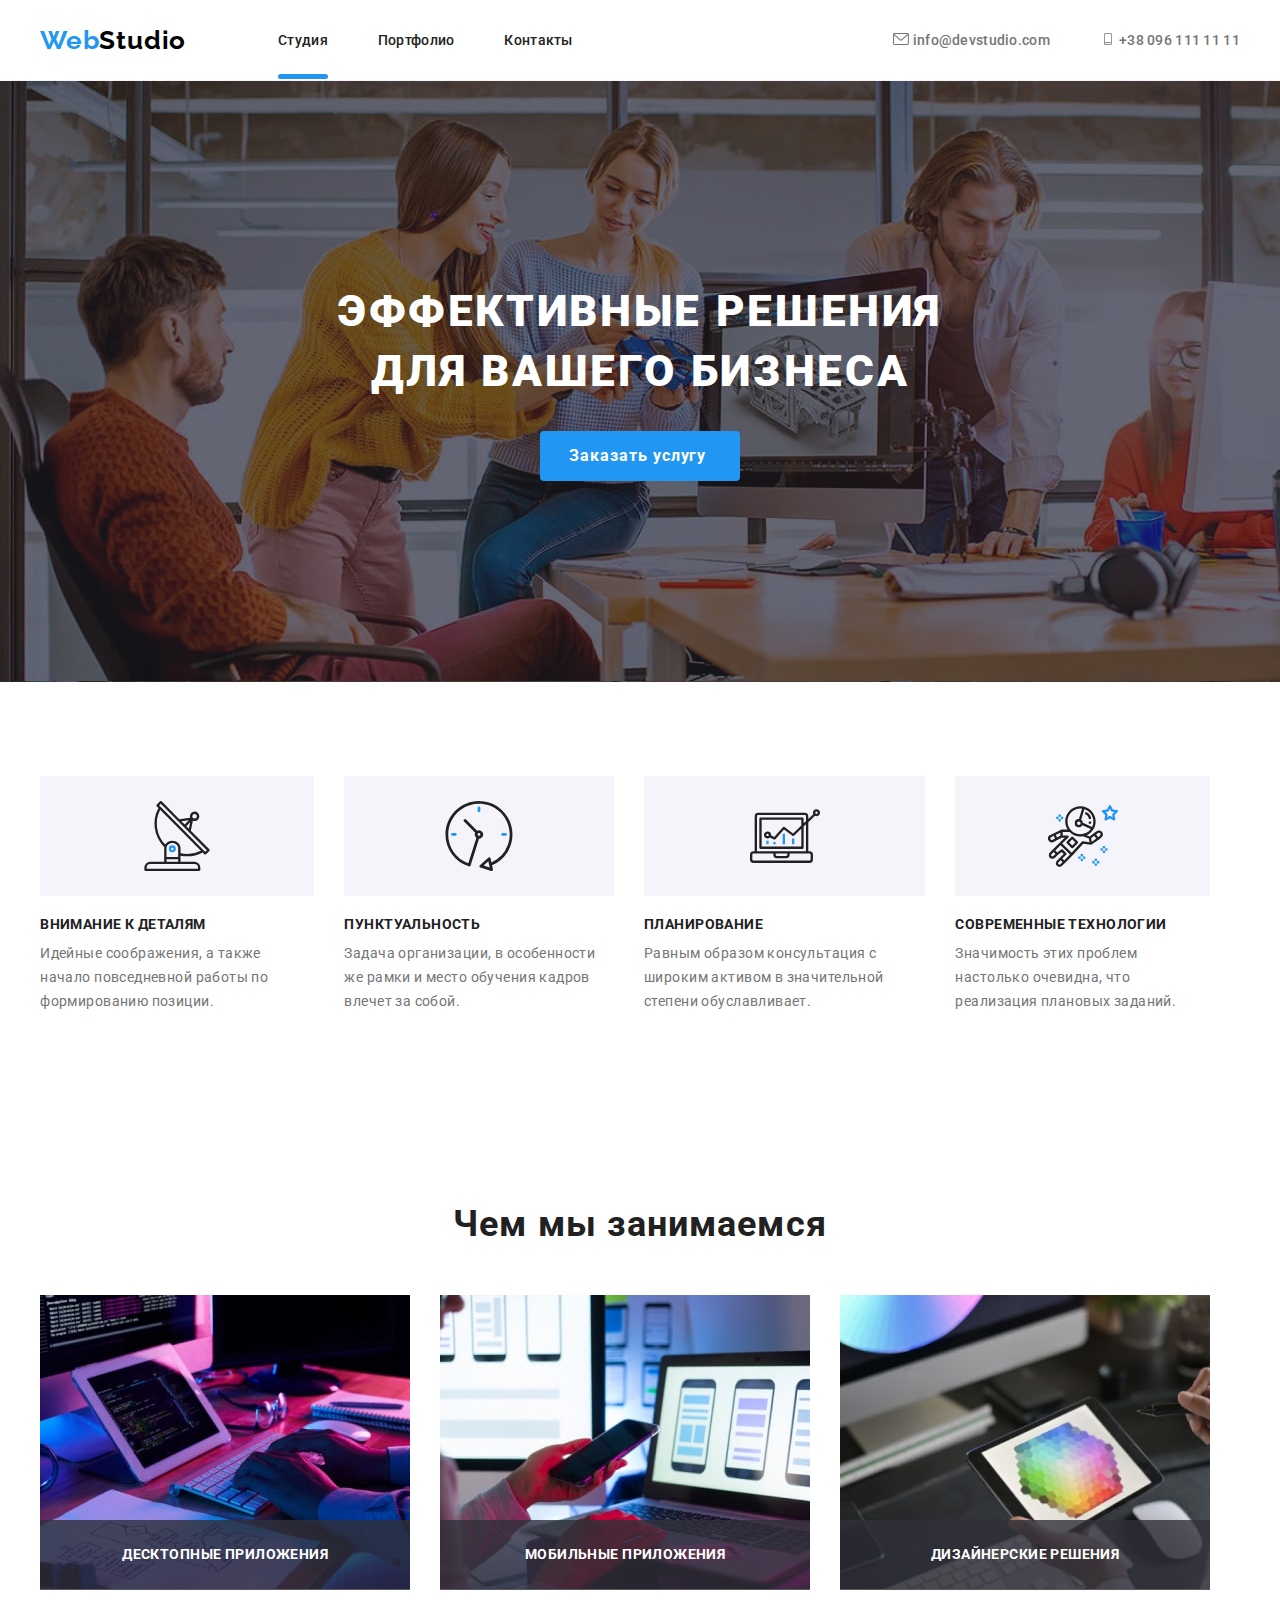
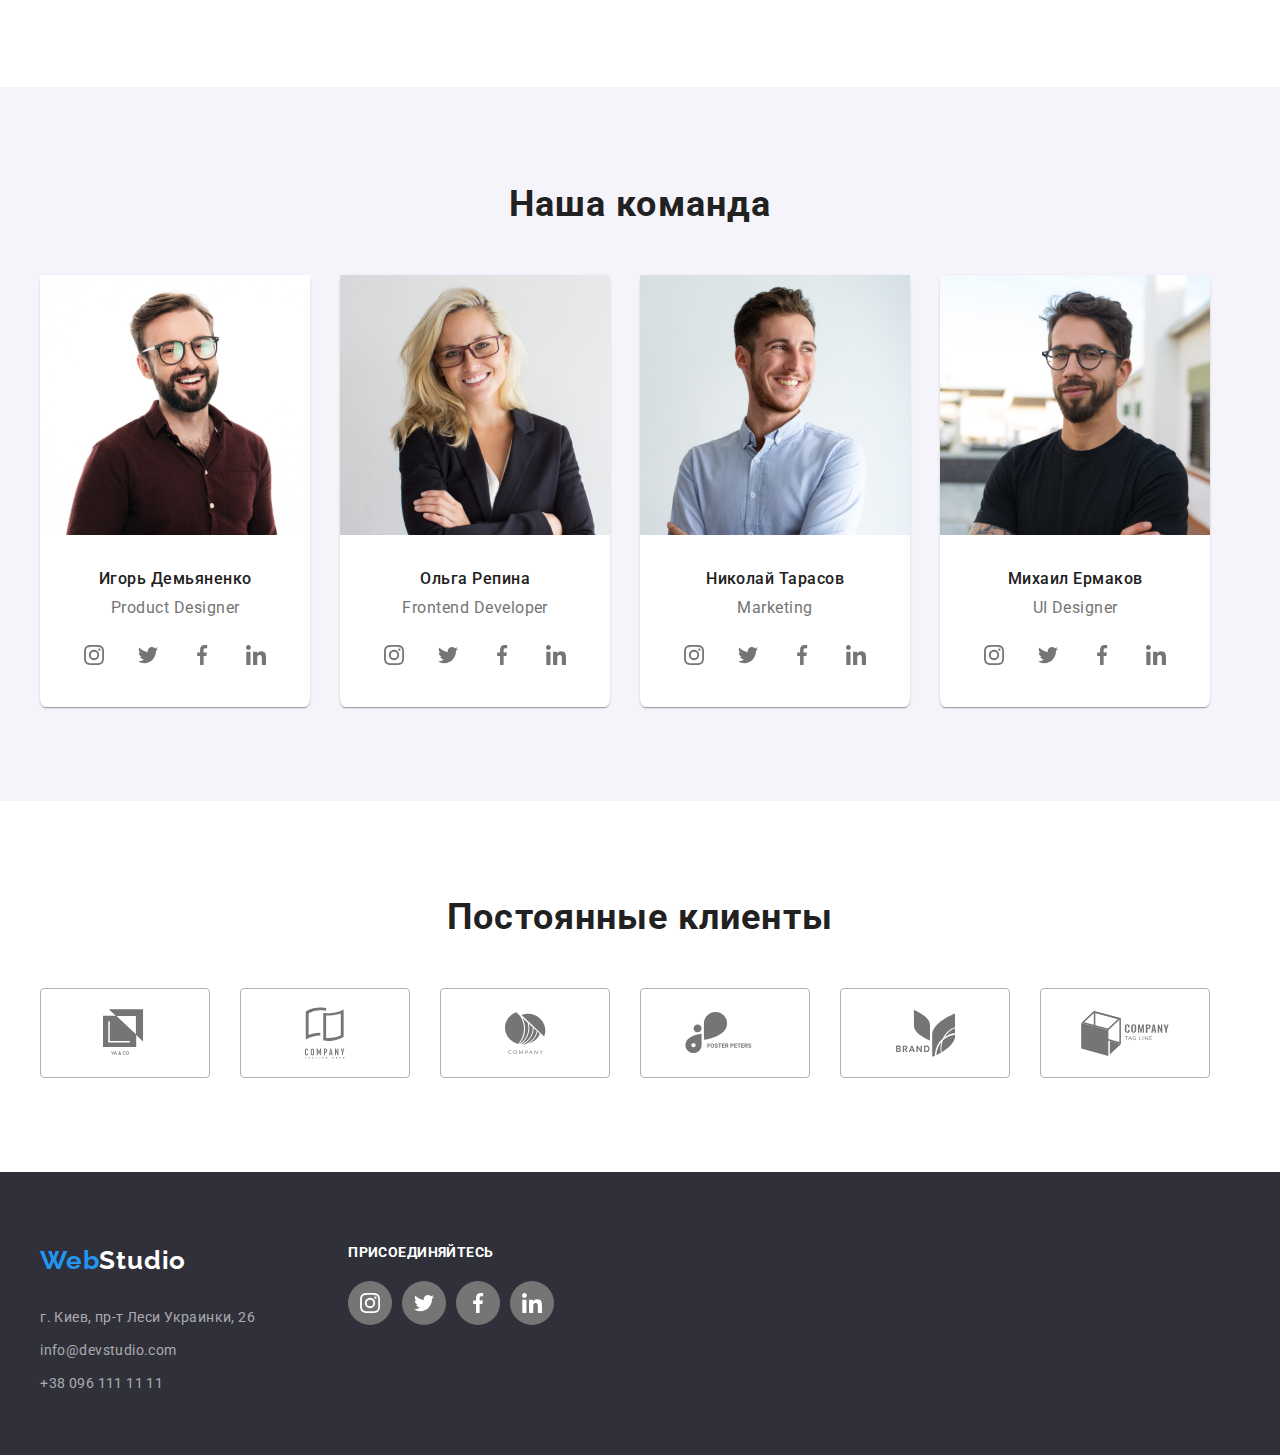
==== index.html @ 714f3d09 "Add files via upload" ====
<!DOCTYPE html>
<html lang="ru">
<head> 
    <meta charset="UTF-8">
    <meta name="viewport" content="width=device-width, initial-scale=1.0">
    <title>WebStudio</title>
    <link rel="stylesheet" href="https://cdnjs.cloudflare.com/ajax/libs/modern-normalize/1.0.0/modern-normalize.css">
    <link href="https://fonts.googleapis.com/css2?family=Raleway:wght@700&family=Roboto:wght@400;500;900&display=swap" rel="stylesheet">
    <link rel="stylesheet" href="./css/styles.css">

</head>
<body>
  <header class="header">
      <!--Header-->
      <div class="container">
        <nav class="navigation">
          <a class="logo link" href="./index.html">
              Web<span class="loogo-s">Studio</span>
              </a>
              <ul class="navigation-list list">
                  <li class="navigation-list-item">
                    <div class="navigation-list-active">
                        <a class="navigation-list-link link" href="">Студия</a>
                        <div class="active"></div>
                    </div>
                     
                  </li>
                  <li class="navigation-list-item">
                      <a class="navigation-list-link link" href="./portfolio.html">Портфолио</a>
      
                  </li>
                  <li class="navigation-list-item">
                      <a class="navigation-list-link link" href="">Контакты</a>
      
                  </li>
              </ul>
        </nav>
         
         <address class="address">
              <ul class="list">
                  <li>
                    
                      <a class="header-mail-link link" href="mailto:info@devstudio.com">
                        <svg class="address-svg">
                          <use href="./images/sprite.svg#icon-envelope"></use>
                        </svg>
                        info@devstudio.com
                      </a>
  
                  </li>
                  <li>
                      <a class="header-tel-link link" href="tel:+380961111111">
                        <svg class="address-svg">
                          <use href="./images/sprite.svg#icon-smartphone"></use>
                        </svg>
                        +38 096 111 11 11
                      </a>
  
                  </li>
              </ul>
              
              
          </address>
      </div>
     
  </header> 
  <main>
      <!--EFECT-->
      
          
            <section class="efect">
              <div class="container">
                <div class="efect-name">
                  <h1 class="efect-h">Эффективные решения для вашего бизнеса</h1>
                  <button type="button" class="efect-button" data-modal-open>Заказать услугу</button>
                </div>
               

              </div>
              
            </section>
             
          
     
      <!--ability-->
      <section class="properties">
        <div class="container">
          <ul class="properties-list list">
            <li class="properties-list-item">
             
              <h3 class="abiliy-title">Внимание к деталям</h3>
              <p class="ability-info">Идейные соображения, а также начало повседневной работы по формированию позиции.</p>
            </li>
            <li class="properties-list-item">
              
              <h3 class="abiliy-title">Пунктуальность</h3>
              <p class="ability-info">Задача организации, в особенности же рамки и место обучения кадров влечет за собой.</p>
            </li>
            <li class="properties-list-item">
              
              <h3 class="abiliy-title">Планирование</h3>
              <p class="ability-info">Равным образом консультация с широким активом в значительной степени обуславливает.</p>
            </li>
            <li class="properties-list-item">
              
              <h3  class="abiliy-title">Современные технологии</h3>
              <p class="ability-info">Значимость этих проблем настолько очевидна, что реализация плановых заданий.</p>
            </li>
        </ul>

        </div>
          

     </section>
     <section class="occupation">
         <!--occupation-->
         <div class="container">
          <h2 class="title">Чем мы занимаемся</h2>
          <ul class="occupation-list list">
              <li class="occupation-list-img">
               <div class="occuplab">
                  <img  src="./images/occupation/box1.jpg" alt="розробка сайтов" width="370" height="294">
                  <p class="label">Десктопные приложения</p>
               </div>
              </li>
              <li class="occupation-list-img">
                <div class="occuplab">
                  <img  src="./images/occupation/box2.jpg" alt="розробка сайтов для мобильного" width="370" height="294">
                  <p class="label">Мобильные приложения</p>
                </div>
              </li>
              <li class="occupation-list-img">
                <div class="occuplab">
                  <img  src="./images/occupation/box3.jpg" alt="розробка дизана сайта" width="370" height="294">
                  <p class="label">Дизайнерские решения</p>
                </div>
              </li>
          </ul>

         </div>
        

     </section>
     <!--development team-->
     <section class="development">
       <div class="container">
        <h2 class="title">Наша команда</h2>
        <ul class="development-list list">
          <li class="development-list-box">
             <img  src="./images/development/kom1.jpg" alt="Игорь Демьяненко" width="270" height="260">
             <h3 class="development-team-name">Игорь Демьяненко</h3>
             <p class="development-team-prof" lang="en" > Product Designer</p>
             <ul class="social-list list">
               <li class="social-list-item">
                 <a class="social-list-link" href="">
                   <svg class="social-list-svg">
                     <use href="./images/sprite.svg#icon-instagram"></use>
                   </svg>
                 </a>
               </li>
               <li class="social-list-item">
                <a class="social-list-link" href="">
                  <svg class="social-list-svg">
                    <use href="./images/sprite.svg#icon-twiter"></use>
                  </svg>
                </a>
              </li>
              <li class="social-list-item">
                <a class="social-list-link" href="">
                  <svg class="social-list-svg">
                    <use href="./images/sprite.svg#icon-facebook"></use>
                  </svg>
                </a>
              </li>
              <li class="social-list-item">
                <a class="social-list-link" href="">
                  <svg class="social-list-svg">
                    <use href="./images/sprite.svg#icon-linkedin"></use>
                  </svg>
                </a>
              </li>
             </ul>
            </li>
                   
          <li class="development-list-box">
             <img  src="./images/development/kom2.jpg" alt="Ольга Репина" width="270" height="260">
             <h3 class="development-team-name">Ольга Репина</h3>
             <p class="development-team-prof" lang="en">Frontend Developer</p>
             <ul class="social-list list">
              <li class="social-list-item">
                <a class="social-list-link" href="">
                  <svg class="social-list-svg">
                    <use href="./images/sprite.svg#icon-instagram"></use>
                  </svg>
                </a>
              </li>
              <li class="social-list-item">
               <a class="social-list-link" href="">
                 <svg class="social-list-svg">
                   <use href="./images/sprite.svg#icon-twiter"></use>
                 </svg>
               </a>
             </li>
             <li class="social-list-item">
               <a class="social-list-link" href="">
                 <svg class="social-list-svg">
                   <use href="./images/sprite.svg#icon-facebook"></use>
                 </svg>
               </a>
             </li>
             <li class="social-list-item">
               <a class="social-list-link" href="">
                 <svg class="social-list-svg">
                   <use href="./images/sprite.svg#icon-linkedin"></use>
                 </svg>
               </a>
             </li>
            </ul>
           </li>
             
          <li class="development-list-box">
             <img  src="./images/development/kom3.jpg" alt="Николай Тарасов" width="270" height="260">
             <h3 class="development-team-name">Николай Тарасов</h3>
             <p class="development-team-prof" lang="en">Marketing</p>
             <ul class="social-list list">
              <li class="social-list-item">
                <a class="social-list-link" href="">
                  <svg class="social-list-svg">
                    <use href="./images/sprite.svg#icon-instagram"></use>
                  </svg>
                </a>
              </li>
              <li class="social-list-item">
               <a class="social-list-link" href="">
                 <svg class="social-list-svg">
                   <use href="./images/sprite.svg#icon-twiter"></use>
                 </svg>
               </a>
             </li>
             <li class="social-list-item">
               <a class="social-list-link" href="">
                 <svg class="social-list-svg">
                   <use href="./images/sprite.svg#icon-facebook"></use>
                 </svg>
               </a>
             </li>
             <li class="social-list-item">
               <a class="social-list-link" href="">
                 <svg class="social-list-svg">
                   <use href="./images/sprite.svg#icon-linkedin"></use>
                 </svg>
               </a>
             </li>
            </ul>
           </li>
            
          <li class="development-list-box">
             <img  src="./images/development/kom4.jpg" alt="Михаил Ермаков" width="270" height="260">
             <h3 class="development-team-name">Михаил Ермаков</h3>
             <p class="development-team-prof" lang="en">UI Designer</p>
             <ul class="social-list list">
              <li class="social-list-item">
                <a class="social-list-link" href="">
                  <svg class="social-list-svg">
                    <use href="./images/sprite.svg#icon-instagram"></use>
                  </svg>
                </a>
              </li>
              <li class="social-list-item">
               <a class="social-list-link" href="">
                 <svg class="social-list-svg">
                   <use href="./images/sprite.svg#icon-twiter"></use>
                 </svg>
               </a>
             </li>
             <li class="social-list-item">
               <a class="social-list-link" href="">
                 <svg class="social-list-svg">
                   <use href="./images/sprite.svg#icon-facebook"></use>
                 </svg>
               </a>
             </li>
             <li class="social-list-item">
               <a class="social-list-link" href="">
                 <svg class="social-list-svg">
                   <use href="./images/sprite.svg#icon-linkedin"></use>
                 </svg>
               </a>
             </li>
            </ul>
           </li>
            
        </ul>
       </div>


     </section>
     <section class="customers">
      <!--regular customers-->
      <div class="container">
       <h2 class="title">Постоянные клиенты</h2>
       <ul class="customers-list list">
           <li class="customers-list-img">
             <a class="customers-list-link" href="">
              <svg class="customers-list-svg" width="44.27" height="49.23">
                <use href="./images/sprite.svg#icon-logo1"></use>
              </svg>

             </a>
            
          </li>
          
           <li class="customers-list-img">
            <a class="customers-list-link" href="">
              <svg class="customers-list-svg" width="40" height="52">
              <use href="./images/sprite.svg#icon-logo2"></use>
            </svg>
            </a>
            
            </li>
           <li class="customers-list-img">
            <a class="customers-list-link" href="">
              <svg class="customers-list-svg" width="41" height="42.6">
                <use href="./images/sprite.svg#icon-logo3"></use>
              </svg>
            </a>
            
              </li>
           <li class="customers-list-img">
            <a class="customers-list-link" href="">
              <svg class="customers-list-svg" width="79.66" height="42.02">
                <use href="./images/sprite.svg#icon-logo4"></use>
              </svg>
            </a>
            
             </li>
           <li class="customers-list-img">
            <a class="customers-list-link" href="">
              <svg class="customers-list-svg" width="59" height="47">
                <use href="./images/sprite.svg#icon-logo5"></use>
              </svg>
            </a>
            
             </li>
           <li class="customers-list-img">
            <a class="customers-list-link" href="">
              <svg class="customers-list-svg" width="88.48" height="45.44">
                <use href="./images/sprite.svg#icon-logo6"></use>
              </svg>
            </a>
            
             </li>
       </ul>

      </div>
    </section>

  </main> 
  <footer class="foter">
    <div class="container">
      <ul class="foter-contacts list">
         <li>
          <a class="foter-logo logo link" href="./index.html">Web<span class="loogo-s">Studio</span></a>
          <address class="address">
            <ul class="foter-list list">
              <li class="foter-list-item">
                <a class="footer-link footer-link-mt link" href="https://goo.gl/maps/YpgYaEJaXaga1esp6" target="blank">г. Киев, пр-т Леси Украинки, 26</a>
               </li>
              <li class="foter-list-item">
                <a class="footer-link footer-link-mt link" href="mailto:info@devstudio.com">info@devstudio.com</a>
               </li>
              <li class="foter-list-item">
                <a class="footer-link footer-link-mt link" href="tel:+380961111111">+38 096 111 11 11</a>
               </li>
             </ul>
               </address>
           </li>
        <li>
          <p class="foter-title">присоединяйтесь</p>
          <ul class="foter-social-list list">
            <li class="social-list-item">
              <a class="social-list-link" href="">
                <svg class="social-list-svg">
                  <use href="./images/sprite.svg#icon-instagram"></use>
                </svg>
              </a>
            </li>
            <li class="social-list-item">
             <a class="social-list-link" href="">
               <svg class="social-list-svg">
                 <use href="./images/sprite.svg#icon-twiter"></use>
               </svg>
             </a>
           </li>
           <li class="social-list-item">
             <a class="social-list-link" href="">
               <svg class="social-list-svg">
                 <use href="./images/sprite.svg#icon-facebook"></use>
               </svg>
             </a>
           </li>
           <li class="social-list-item">
             <a class="social-list-link" href="">
               <svg class="social-list-svg">
                 <use href="./images/sprite.svg#icon-linkedin"></use>
               </svg>
             </a>
           </li>
          </ul>
                   
        </li>
      </ul>
      
 
      
    </div>
    
  </footer>
  <div class="backdrop is-hidden" data-modal>
    <div class="modal">
      <button type="button" class="close-btn" data-modal-close>
        <svg class="backdrop-close">
          <use href="./images/backdrop/close-black.svg"> </use>
        </svg>
      </button>
    </div>

  </div>
  <script src="./js/modal.js"></script>
</body>
</html>
---- css/styles.css ----
:root{
    --main-font: "Roboto", sans-serif;
    --secondar-font: "Raleway", sans-serif;
    --accent-color:#757575;
    --link-color: #2196F3;
    --title-color:   #212121;
    --futer-link-color:  #FFFFFF;
    --logo-color:  #000000;

}
*,
*::before,
*::after{
    margin: 0;
    padding: 0;

}

body {
    font-family: var(--main-font);
    font-style: normal;
}
.list {
    list-style: none;
}
.link {
    text-decoration: none
}
.address {
    font-style: normal;
    }
.img{
    display: block;

    }
.header{
    padding: 24.5px 0;
    border-bottom: 1px solid #F5F4FA;
}
.container{
    width: 1200px;
    padding: 0.15px;
    margin: 0 auto;
}
.header .container{
    display: flex;
    align-items:center;
}
.navigation{
    display: flex;

}
.navigation-list{
    display: flex;
    align-items:center;
}
.navigation-list-item:not(:last-child){
    margin-right: 50px;
}
.header .address{
    margin-left: auto;
}
.header .header-tel-link{
    margin-left: 50px;
}
.address .list{
    display: flex;
}
.address-svg{
    height: 12px;
    width: 16px;
    fill: currentcolor;

 } 

     
.navigation-list-link{
    font-weight: 500;
    font-size: 14px;
    line-height: 1.143;
    letter-spacing: 0.02em;    
    color: var(--title-color);
    transition: color 250ms cubic-bezier(0.4, 0, 0.2, 1);
}
.header-mail-link, .header-tel-link{
    font-weight: 500;
    font-size: 14px;
    line-height: 1.143;
    letter-spacing: 0.02em;
    color: var(--accent-color);
    transition: color 250ms cubic-bezier(0.4, 0, 0.2, 1);
   
}
.navigation-list-link:hover,
.navigation-list-link:focus,
.header-mail-link:hover, 
.header-mail-link:focus,
.header-tel-link:hover,
.header-tel-link:focus{
    color: var(--link-color);
        
        
}
.logo{
font-family: var(--secondar-font);
font-style: normal;
font-weight: 700;
font-size: 26px;
line-height: 1.192;
letter-spacing: 0.03em;
color:  var(--link-color);
margin-right: 92px;
}
.loogo-s{
    color: var(--logo-color);
   
}
.efect .container{
    display: flex;
   
}
.efect{
    background-color: rgba(47, 48, 58, 0.4);
    background-image: linear-gradient(
        rgba(47, 48, 58, 0.4),
        rgba(47, 48, 58, 0.4)),
        url(../images/efect/hero.jpg);
}
.efect-name{
    max-width: 1000px;
    margin-left: auto;
    margin-right: auto;
    margin-bottom: auto;
    margin-top: auto;
    padding-bottom: 200px;
    padding-top: 200px;
   
}
.efect-h {
    font-weight: 900;
    font-size: 44px;
    line-height: 1.364;
    text-align: center;
    letter-spacing: 0.06em;
    text-transform: uppercase;
    width: 696px;
    height: 120px;
    margin-bottom: 30px;
    color: #FFFFFF;
}

.efect-button {
    font-weight: 700;
    font-size: 16px;
    line-height: 1.875;
    display: flex;
    align-items: center;
    text-align: center;
    letter-spacing: 0.06em;
    height: 50px;
    min-width: 200px;
    padding: 10px 29px;
    background: #2196F3;
    border-radius: 4px;
    color: #FFFFFF;
    margin-left: 248px;
    border: none;
}
.active{
    content:'';
    display: block;
    height: 5px;
    width: 100%;
    left: 0;
    bottom: -30px;
    position: absolute;
    background-color:  var(--link-color);
    border-radius: 4px;
}
.navigation-list-active{
    position: relative;
}

/*===ability===*/
.properties .container{
    display: flex;
    align-items:center;
     
}
.properties-list{
    display: flex;
    align-items:center;
    padding-bottom: 94px;
    padding-top: 94px;
}
.properties-list-item {
        margin-right: 30px;
}
.properties-list-item::before {
    display: block;
    content: '';
    height: 120px;
    background-repeat: no-repeat;
    background-position: center;
    background-color: #F5F4FA;

}
.properties-list-item:nth-child(1)::before {
    background-image: url(../images/properties/antenna.svg);
}
.properties-list-item:nth-child(2)::before {
    background-image: url(../images/properties/clock.svg);
}
.properties-list-item:nth-child(3)::before {
    background-image: url(../images/properties/diagram.svg);
}
.properties-list-item:nth-child(4)::before {
    background-image: url(../images/properties/astronaut.svg);
}

.abiliy-title{
    font-weight: 700;
    font-size: 14px;
    line-height: 1.143;
    letter-spacing: 0.03em;
    text-transform: uppercase;
    color: var(--title-color);
    margin-bottom: 10px;
    padding-top: 20px;
}
.ability-info{
    font-weight: 400;
    font-size: 14px;
    line-height: 1.714;
    letter-spacing: 0.03em;
    color: var(--accent-color);

}
.properties-img{
   padding-bottom: 30px;
  /*justify-content: center;*/
  margin-left: auto;
  margin-right: auto;
}

/*===occupation===*/
.occupation .container{
    align-items:center;

}
.title {
    font-weight: 700;
    font-size: 36px;
    line-height: 1.167;
    text-align: center;
    letter-spacing: 0.03em;
    color: var(--title-color);
    padding-bottom: 50px;
    padding-top:95px;
}

.occupation-list{
    display: flex;
    padding-bottom: 94px;
}
.occupation-list-img{
    padding-right: 30px;
    position: relative;
}
.occuplab> .label {
  font-size: 14px;
  font-style: normal;
  font-weight: 700;
  line-height: 1.14;
  letter-spacing: 0.03em;
  text-align: center;
  color: #FFFFFF;
  text-transform: uppercase;
  position: absolute;
    bottom: 3px;
    left: 0;
    margin: 0;
    width: 370px;
    height: 70px;
    padding: 27px 82px;
    background: rgba(47, 48, 58, 0.8);
}
/*===development===*/
.development{
    background:   #F5F4FA;
}
.development .container{
    align-items:center;
  
    
}
.development-list{
    display: flex;
    padding-bottom: 94px;
}
.development-list-box{
    margin-right: 30px;
    padding-bottom: 30px;
    border-radius: 2%;
   background-color: #FFFFFF;
    box-shadow: 0px 2px 1px -1px rgba(0, 0, 0, 0.2),
    0px 1px 1px 0px rgba(0, 0, 0, 0.14), 0px 1px 3px 0px rgba(0, 0, 0, 0.12);
}
.development-team-name {
    font-weight: 500;
    font-size: 16px;
    line-height: 1.188;
    text-align: center;
    letter-spacing: 0.03em;
    color: var(--title-color);
    padding-top: 30px;
}
.development-team-prof{
    font-weight: 400;
    font-size: 16px;
    line-height: 1.188;
    text-align: center;
    letter-spacing: 0.03em;
    color: var(--accent-color);
    padding-top: 10px;
    margin-bottom: 16px;

}
.social-list{
    display: flex;
   justify-content: space-between;
    margin-right: 32px;
    margin-left: 32px;
}
.social-list-link{
    display: flex;
    align-items: center;
    justify-content: center;
    width: 44px;
    height: 44px;
    background-color:#FFFFFF;
    border-radius: 50%;
   color: var(--accent-color);
   transition: background-color 250ms cubic-bezier(0.4, 0, 0.2, 1);
}

.social-list-svg{
    width: 20px;
    height: 20px;
   fill: currentcolor;
   transition: fill 250ms cubic-bezier(0.4, 0, 0.2, 1);
}

.social-list-link:hover {
    background-color:#2196F3;
    
}
.social-list-link:hover .social-list-svg{
    fill: #FFFFFF;
}
  

.customers-list{
    display: flex;
    padding-bottom: 94px;
}
.customers-list-img{
    display: flex;
       margin-right: 30px;
            
}
.customers-list-link{
    border: 1px solid #AFB1B8;
    border-radius: 4px;
    height: 90px;
    width: 170px;
  align-items: center;
    display: flex;
     justify-content: center;
    color: var(--accent-color);
    transition: border-color 250ms cubic-bezier(0.4, 0, 0.2, 1);
}


.customers-list-svg{
    
        fill: currentcolor;
        transition: fill 250ms cubic-bezier(0.4, 0, 0.2, 1);
    
} 

.customers-list-link:hover .customers-list-svg{
    fill: var(--link-color);
 }
 .customers-list-link:hover{
        border-color: var(--link-color);
}
.is-hidden{
    opacity: 0;
    visibility: hidden;
    pointer-events: none;
}
   .backdrop{
       position: fixed;
       top: 0;
       left: 0;
       width: 100%;
       height: 100%;
       background-color: rgba(0, 0, 0, 0.5);
       transition: all 500ms linear;
   }
   .modal{
       position: absolute;
       top: 50%;
       left: 50%;
       transform: translate(-50%, -50%);
       width: 528px;
       height: 581px;
       background-color: #FFFFFF;
   }
   .close-btn{
    position: absolute;
    top: 8px;
    right: 8px;
    height: 18px;
    width: 18px;
    background: #FFFFFF;
    border: 1px solid rgba(0, 0, 0, 0.1);
    border-radius: 50%;
    cursor: pointer;
    align-items: center;
   }
   .backdrop-close{
    position: absolute;
    width: 18px;
    height: 18px;
      }
   
/*=====Footer=====*/
.foter{
    background: #2F303A;
}
.foter .container{
    align-items:center;
    
}
.foter-contacts{
    display: flex;
    margin-top: 72px;
}
.foter-social-list{
    display: flex;
    padding-top: 20px;
    padding-left: 70px;
    width: 276px; 
    justify-content: space-between;    
}
.foter .social-list-link{
    background-color: #757575;
    transition: background-color 250ms cubic-bezier(0.4, 0, 0.2, 1);

}

.foter .social-list-link:hover{
    background-color: #2196F3;
}
.foter .social-list-svg{
   fill: #FFFFFF;
   transition: fill 250ms cubic-bezier(0.4, 0, 0.2, 1);
}
.foter .social-list-svg:hover, .foter .social-list-svg:focus{
fill: #FFFFFF;
}


.foter-title{
    padding-left: 70px;
    font-style: normal;
    font-weight: bold;
    font-size: 14px;
    line-height: 1.14;
    letter-spacing: 0.03em;
    text-transform: uppercase;
    color: var( --futer-link-color);
}
.foter-logo{
    padding-top: 60px;  
}
.foter .loogo-s{
color: #FFFFFF;
}
.foter-list{
    flex-direction: column;
    padding-bottom: 60px; 
    padding-top: 20px;  
}
.foter-list-item{
    padding-top: 9px;
}
.footer-link{
    font-weight: 400;
    font-size: 14px;
    line-height: 24px;
    letter-spacing: 0.03em;
    color: #212121;
    color: rgba(255, 255, 255, 0.6);
  }
.footer-link-mt:hover,
.footer-link-mt:focus{
    color: var( --futer-link-color);
}
/*======Portfolio=====*/
.portfolio-name{
font-weight: 700;
font-size: 18px;
line-height: 2;
letter-spacing: 0.06em;
color: var(--title-color);
padding-left: 24px;
padding-bottom: 4px;
padding-top: 20px;
}
.portfolio-prof{
    font-weight: 400;
    font-size: 16px;
    line-height: 1.875;
    letter-spacing: 0.03em;
    color: var(--accent-color);
    padding-left: 24px;
    padding-bottom: 4px;

}
.portfolio-button{
    font-weight: 500;
    font-size: 16px;
    line-height: 1.625;
    text-align: center;
    letter-spacing: 0.03em;
   color: var(--title-color);
    height: 38px;
    min-width: 73px;
    padding: 6px 32px;
    background: #F5F4FA;
    border-radius: 4px;
    border: none;
}
.button-list{
    display: flex;
    justify-content: center;
    padding-top: 94px;
    padding-bottom: 50px;
}
.button-list-item{
    padding-right: 8px;
   
}
.portfolio .container{
    display: flex;
}
.portfolio-list{
    font-size: 0px;  
    margin-bottom: 94px;
}
.portfolio-list-item{
    display: inline-block;
    border: 1px solid #EEEEEE;
    
}
.portfolio-list-item:hover, .portfolio-list-item:focus{
    box-shadow: 2px 2px 4px 2px rgba(0, 0, 0, 0.3);
}
.portfolio-list-item:not(:nth-child(3n)){
    margin-right: 30px;
}
.portfolio-list-item:not(:nth-child(n+7)){
    margin-bottom: 30px;
}
.prtfolio-list-img{
   position: relative;
    overflow: hidden;

}
.texno{
    
    font-size: 18px;
    font-style: normal;
    font-weight: 400;
    line-height: 1.55;
    letter-spacing: 0.03em;
    text-align: left;
    color: #FFFFFF;
    padding: 63px 24px
 }
.overlay{
    position: absolute;
    top: 0;
    left: 0;
    width: 100%;
    height: 100%;
    background: rgba(33, 150, 243, 0.9);
    transition: all 500ms linear;
    transform: translateY(100%);

}
.portfolio-list-item:hover .overlay{
    transform: translateY(0%);
}

.button-link:hover,
.button-link:focus{
    color: var( --futer-link-color);
    background: var(--link-color);
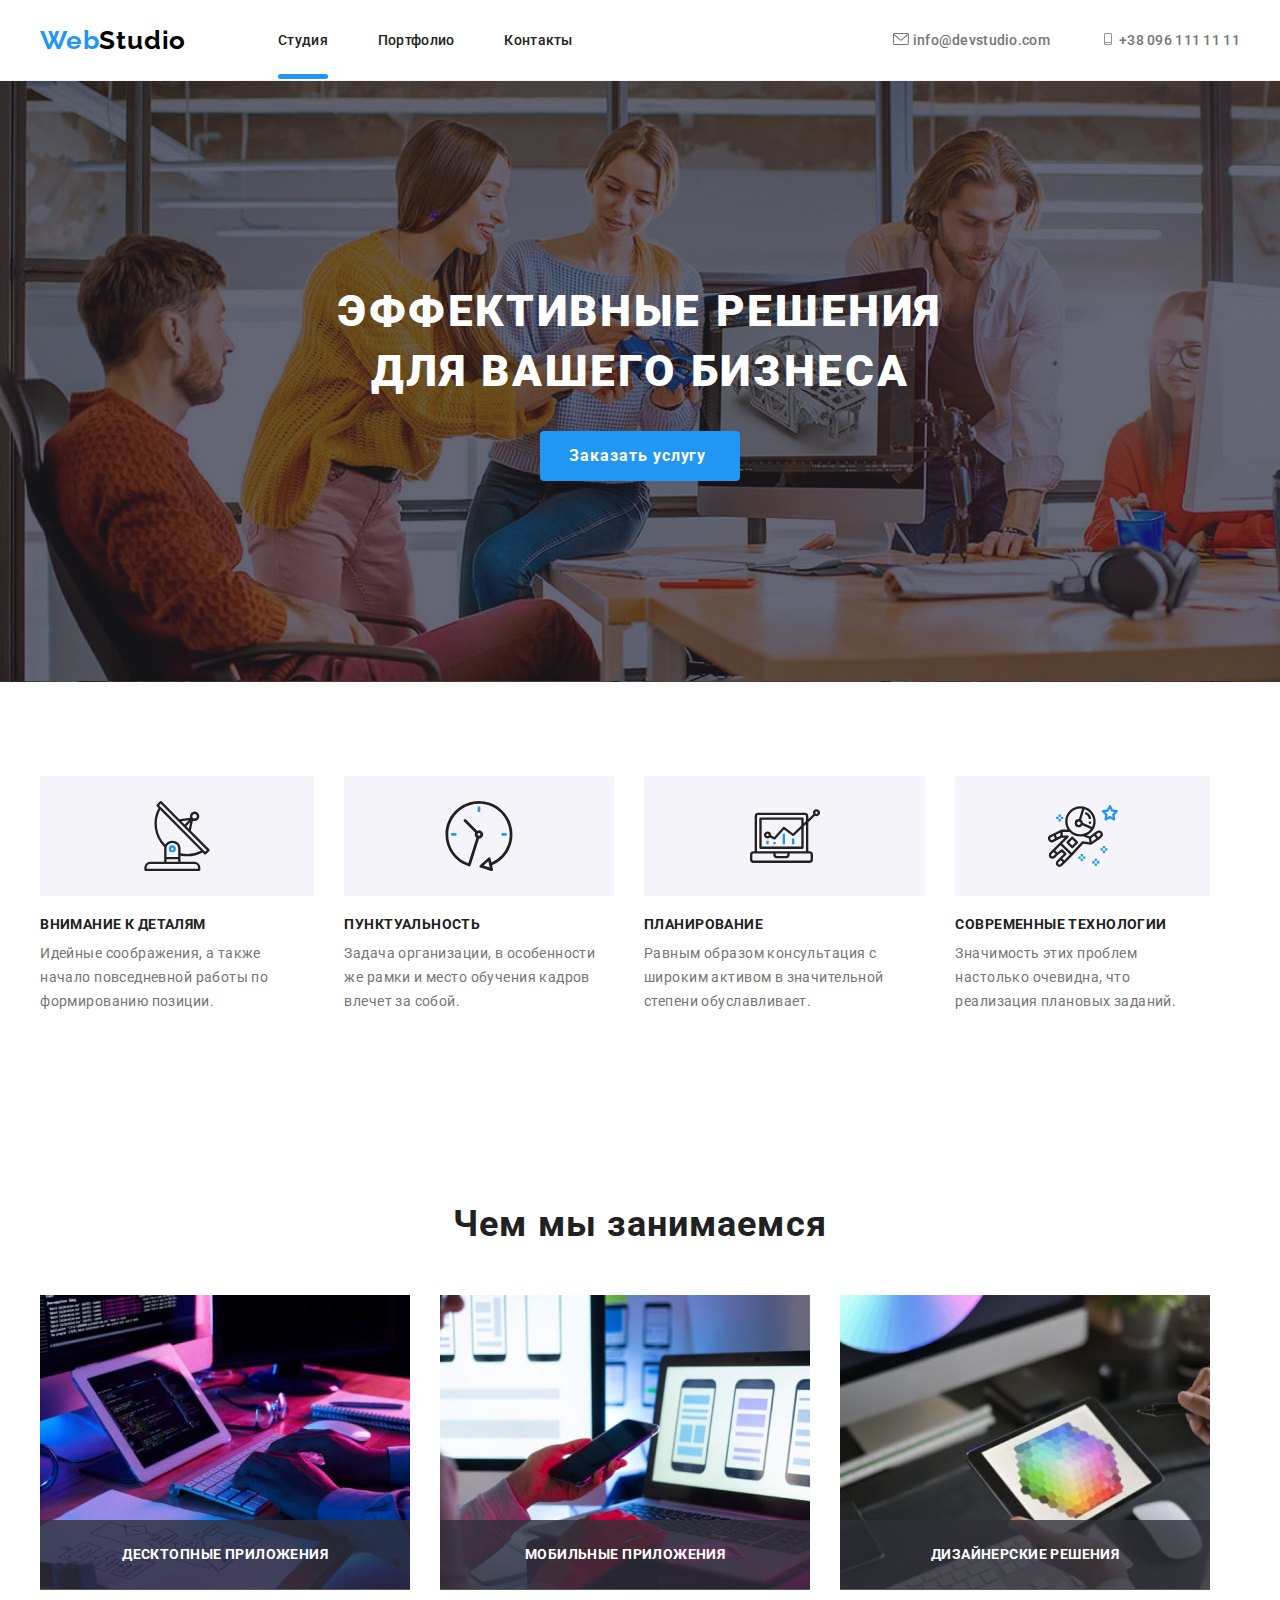
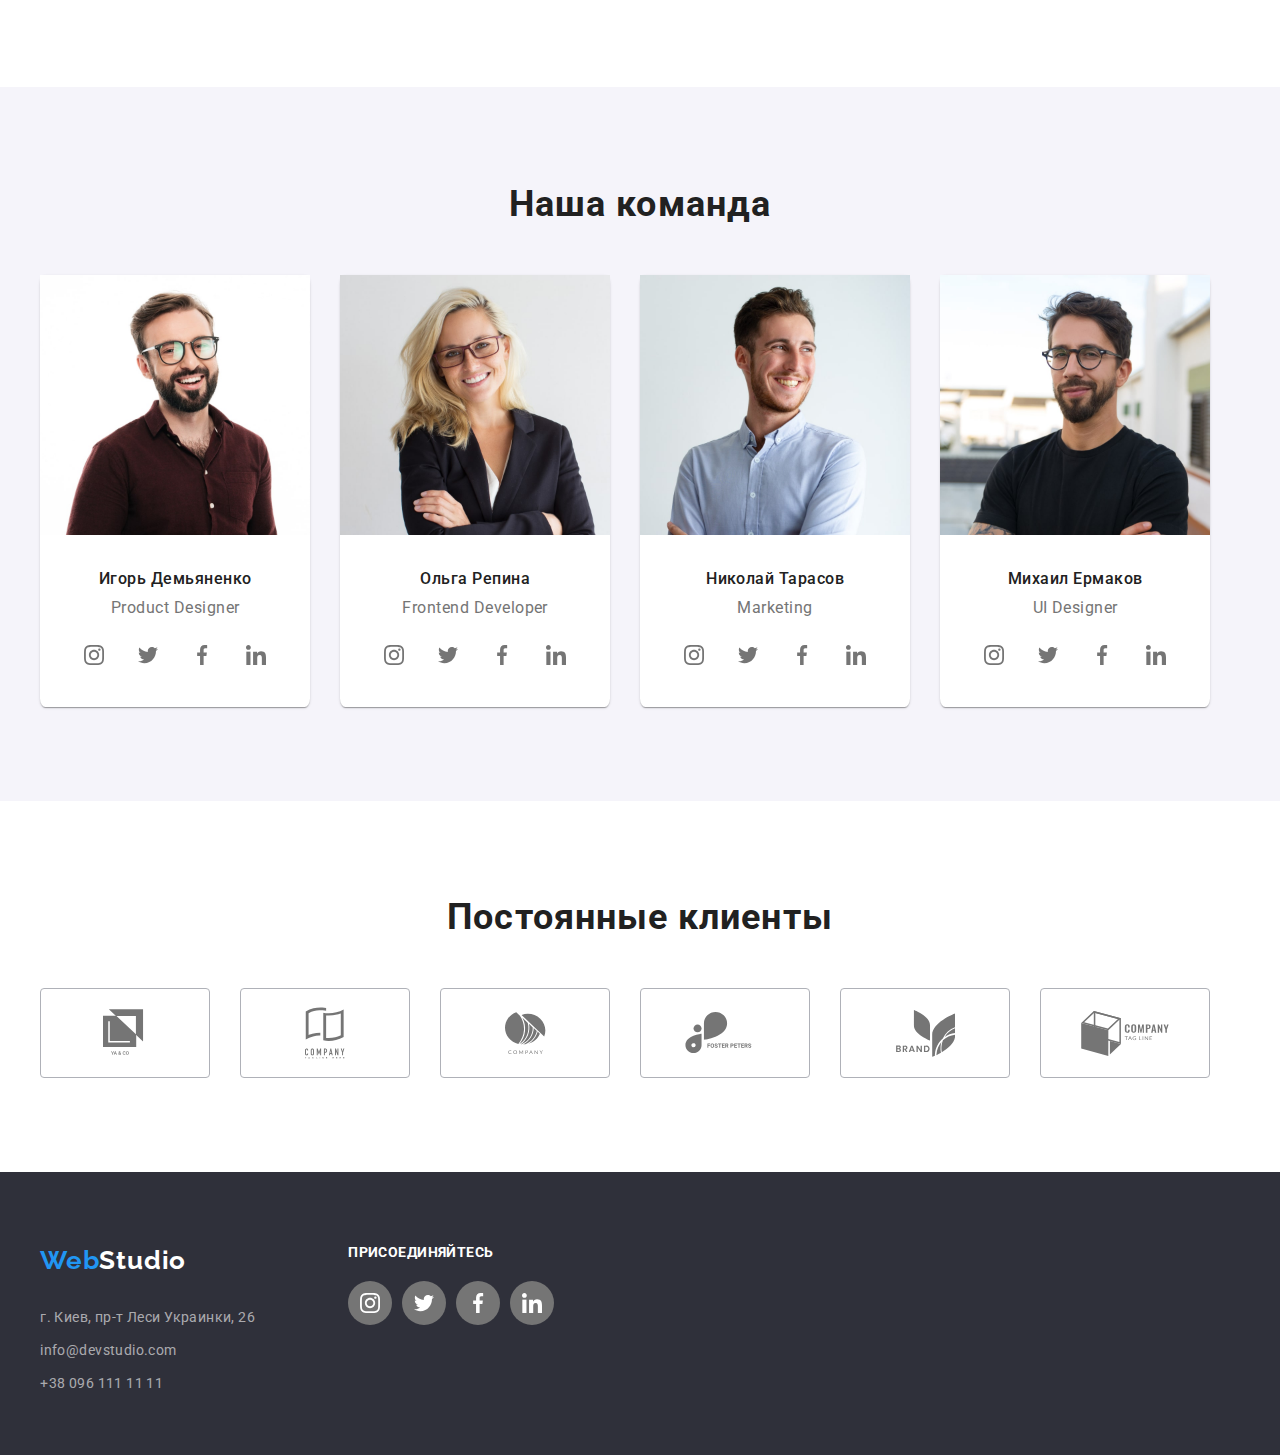
==== commit 5817e7b1: "Update index.html" ====
--- a/index.html
+++ b/index.html
@@ -420,7 +420,7 @@
     <div class="modal">
       <button type="button" class="close-btn" data-modal-close>
         <svg class="backdrop-close">
-          <use href="./images/backdrop/close-black.svg"> </use>
+          <use href="./images/sprite.svg#close-black"> </use>
         </svg>
       </button>
     </div>
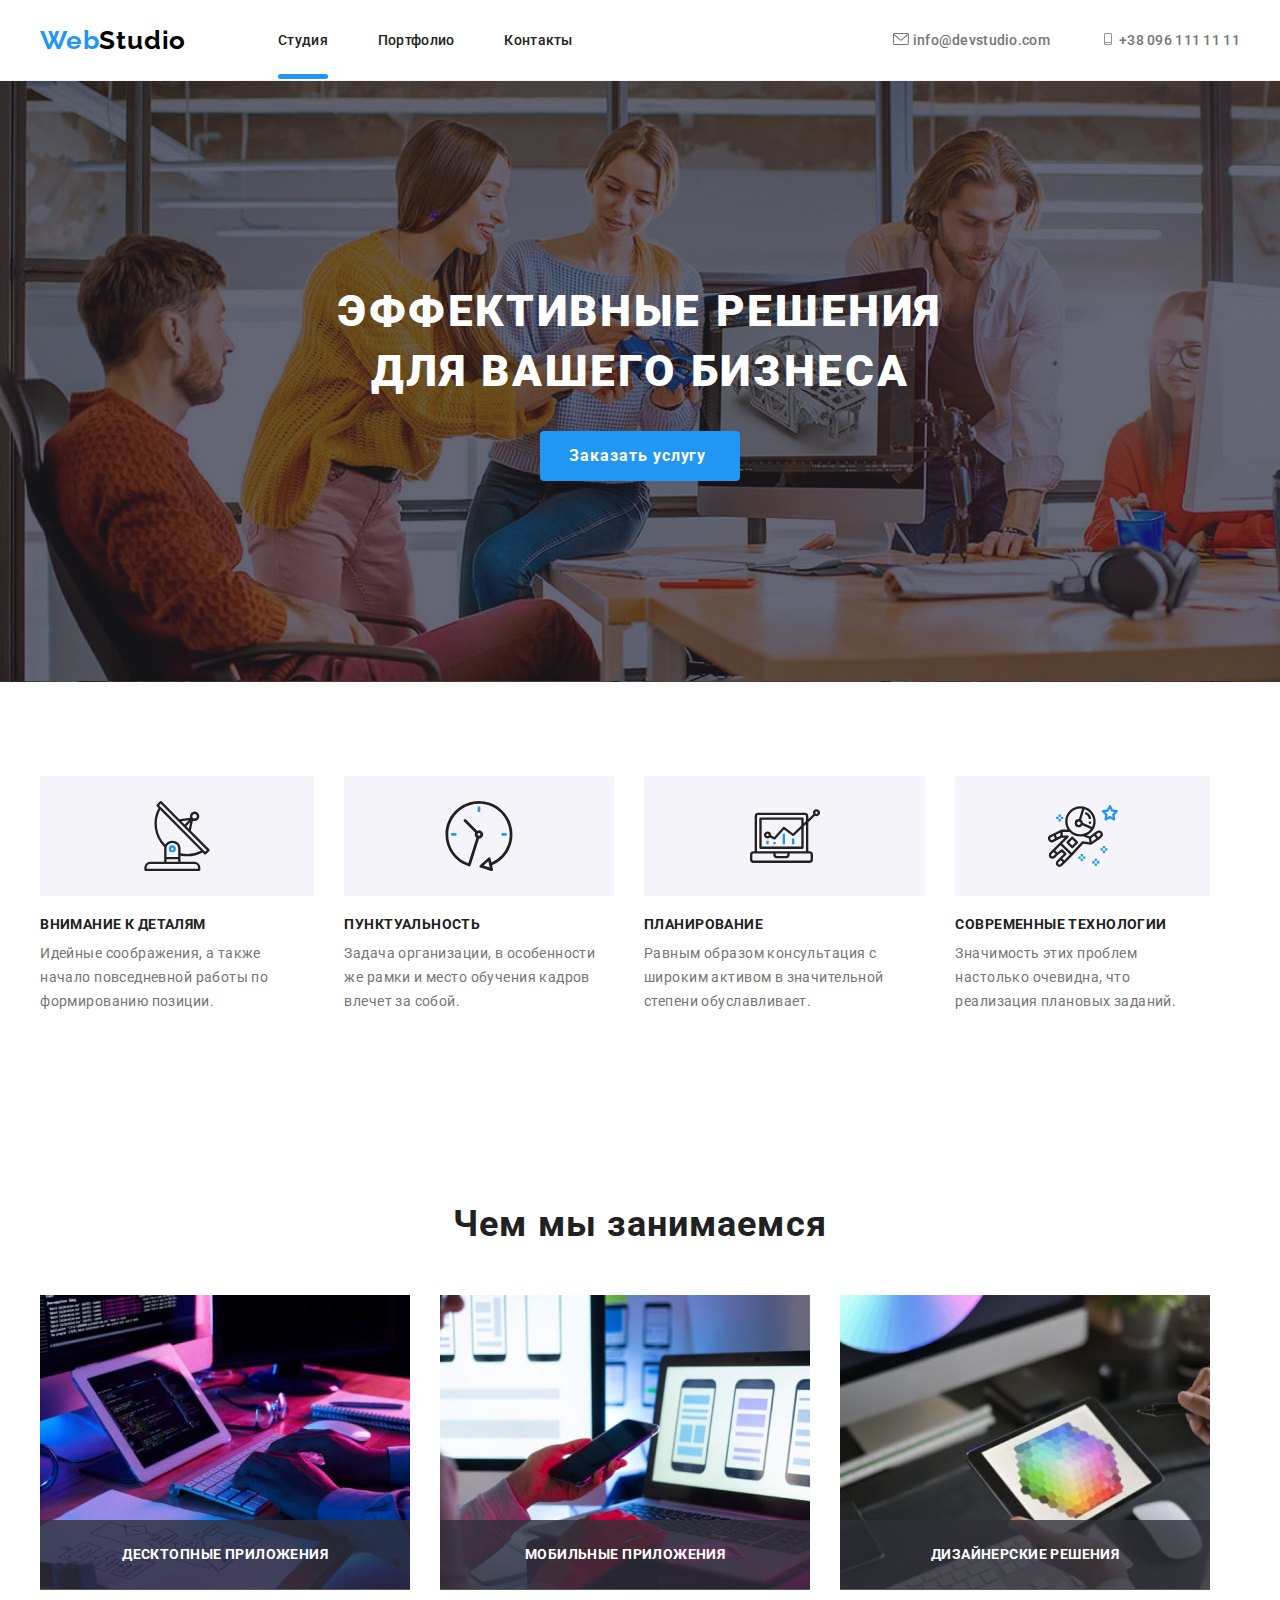
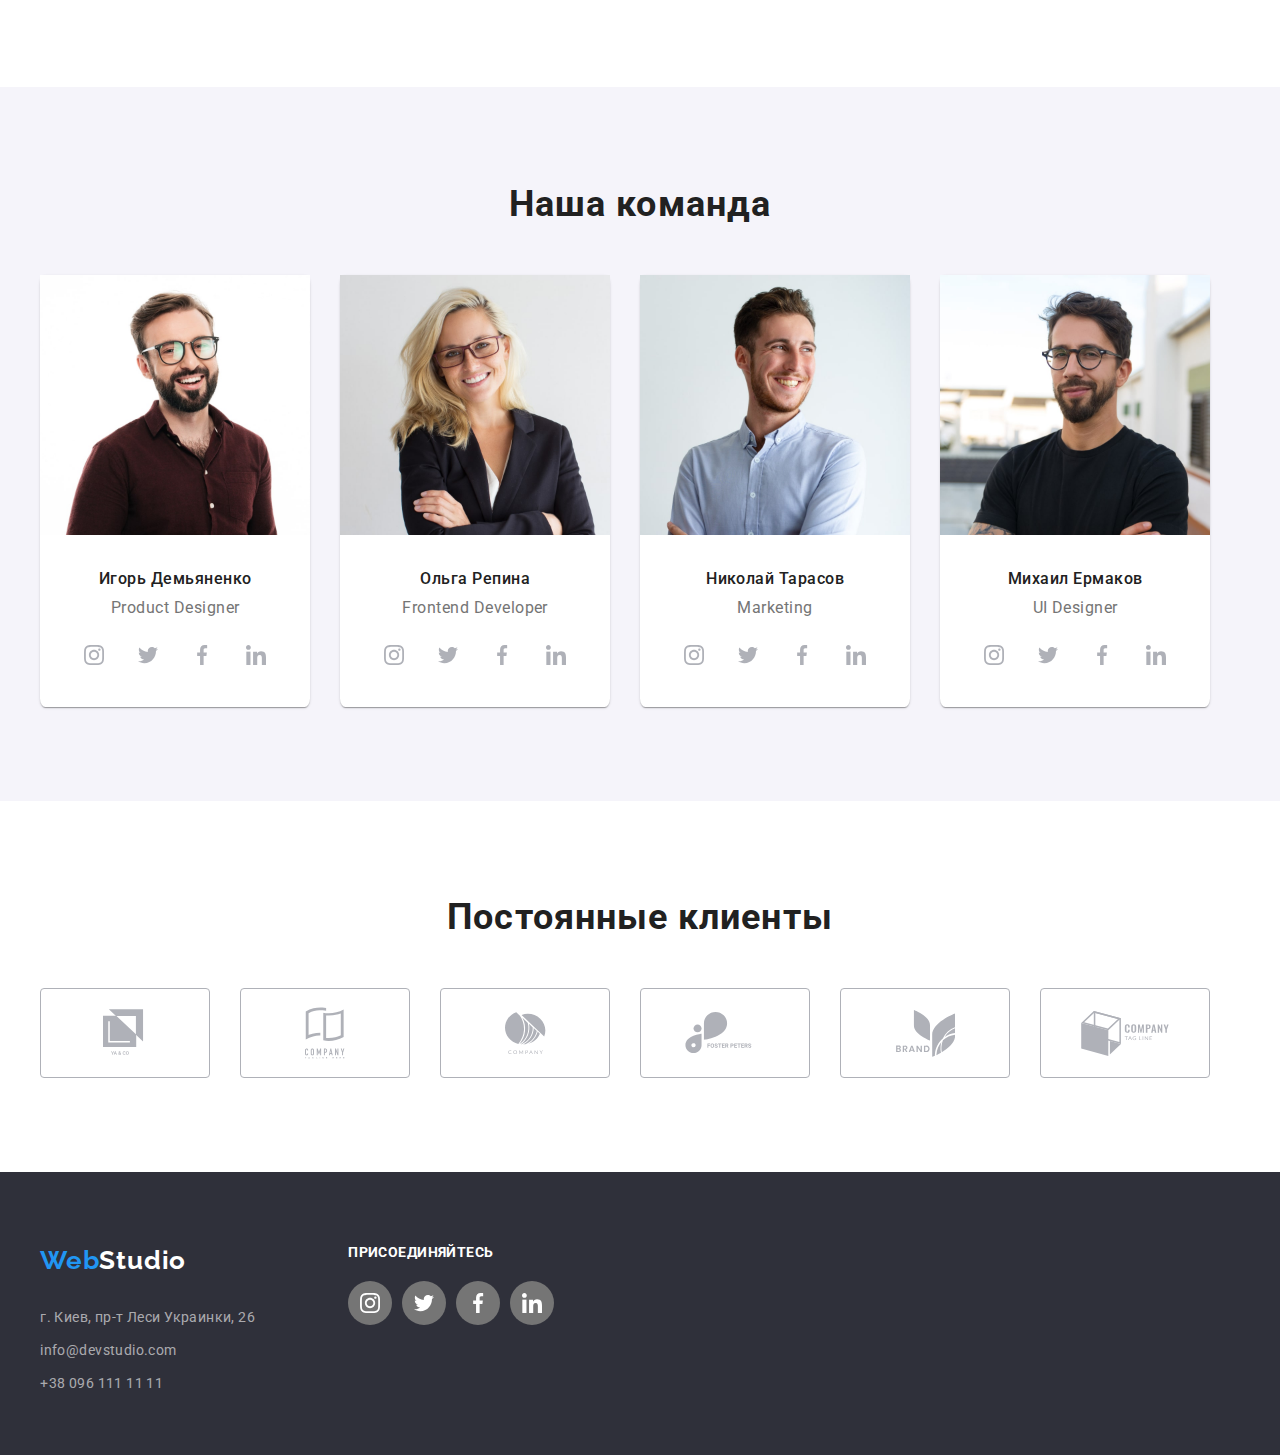
==== commit f97caa48: "Add files via upload" ====
--- a/index.html
+++ b/index.html
@@ -417,13 +417,16 @@
     
   </footer>
   <div class="backdrop is-hidden" data-modal>
-    <div class="modal">
-      <button type="button" class="close-btn" data-modal-close>
-        <svg class="backdrop-close">
-          <use href="./images/sprite.svg#close-black"> </use>
-        </svg>
-      </button>
+    <div class="over-modal">
+      <div class="modal">
+        <button type="button" class="close-btn" data-modal-close>
+          <svg class="backdrop-close">
+            <use href="./images/backdrop/close-black.svg"> </use>
+          </svg>
+        </button>
+      </div>
     </div>
+    
 
   </div>
   <script src="./js/modal.js"></script>
--- a/css/styles.css
+++ b/css/styles.css
@@ -347,7 +347,7 @@
 .social-list-svg{
     width: 20px;
     height: 20px;
-   fill: currentcolor;
+   fill: #AFB1B8;
    transition: fill 250ms cubic-bezier(0.4, 0, 0.2, 1);
 }
 
@@ -384,7 +384,7 @@
 
 .customers-list-svg{
     
-        fill: currentcolor;
+        fill: #AFB1B8;
         transition: fill 250ms cubic-bezier(0.4, 0, 0.2, 1);
     
 } 
@@ -408,28 +408,35 @@
        height: 100%;
        background-color: rgba(0, 0, 0, 0.5);
        transition: all 500ms linear;
+       overflow-y: auto;
+   }
+   .over-modal{
+    display: flex;
+    justify-content: center;
+    align-items: center;
+    min-height: 100%;
+    padding: 15px;
    }
    .modal{
-       position: absolute;
-       top: 50%;
-       left: 50%;
-       transform: translate(-50%, -50%);
+       position: relative;
        width: 528px;
        height: 581px;
        background-color: #FFFFFF;
    }
    .close-btn{
+    display: flex;
+    justify-content: center;
     position: absolute;
     top: 8px;
     right: 8px;
-    height: 18px;
-    width: 18px;
+    height: 30px;
+    width: 30px;
     background: #FFFFFF;
     border: 1px solid rgba(0, 0, 0, 0.1);
     border-radius: 50%;
     cursor: pointer;
     align-items: center;
-   }
+       }
    .backdrop-close{
     position: absolute;
     width: 18px;
@@ -540,10 +547,13 @@
     height: 38px;
     min-width: 73px;
     padding: 6px 32px;
-    background: #F5F4FA;
+    background-color: #F5F4FA;
     border-radius: 4px;
     border: none;
-}
+    transition: color 250ms cubic-bezier(0.4, 0, 0.2, 1);
+    transition: background-color 250ms cubic-bezier(0.4, 0, 0.2, 1);
+}
+
 .button-list{
     display: flex;
     justify-content: center;
@@ -575,7 +585,7 @@
 .portfolio-list-item:not(:nth-child(n+7)){
     margin-bottom: 30px;
 }
-.prtfolio-list-img{
+.portfolio-list-img{
    position: relative;
     overflow: hidden;
 
@@ -606,7 +616,8 @@
     transform: translateY(0%);
 }
 
-.button-link:hover,
-.button-link:focus{
+.portfolio-button:hover,
+.bportfolio-button:focus{
     color: var( --futer-link-color);
-    background: var(--link-color);+    background: var(--link-color);
+}
